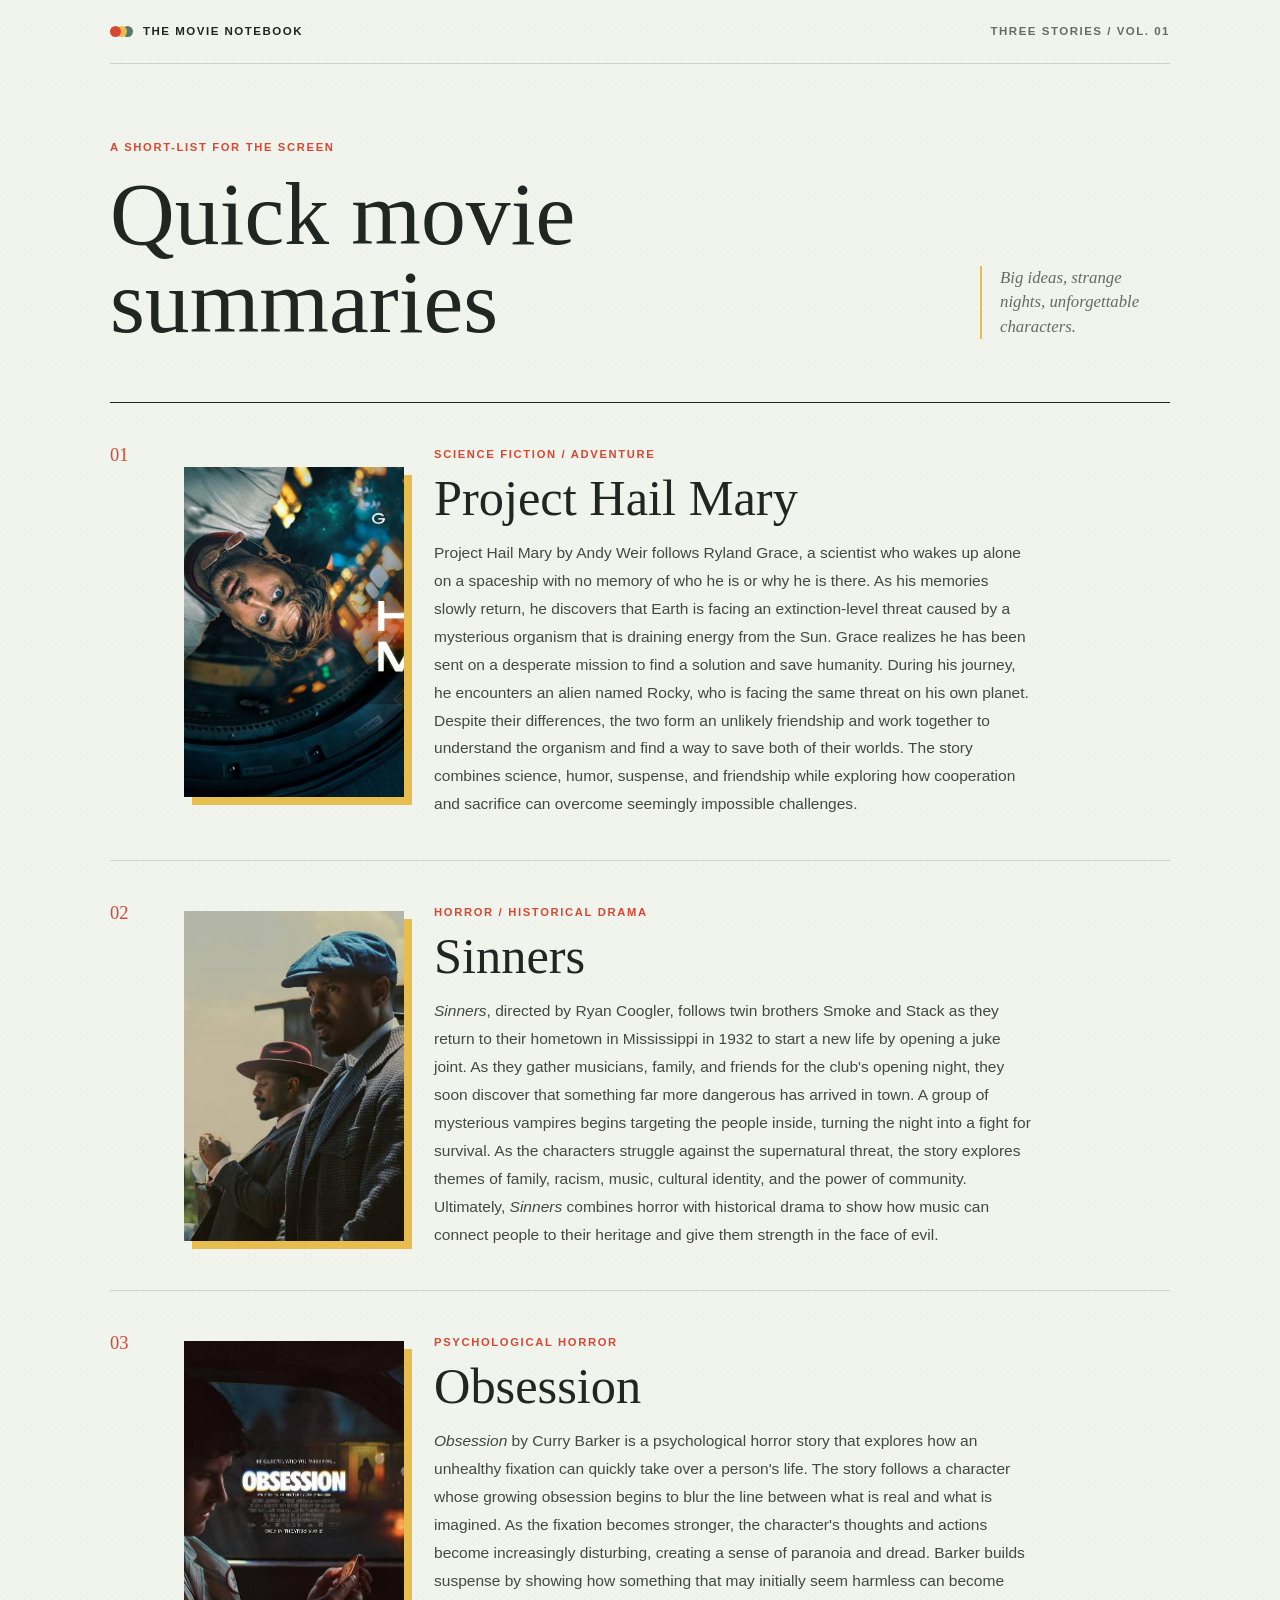
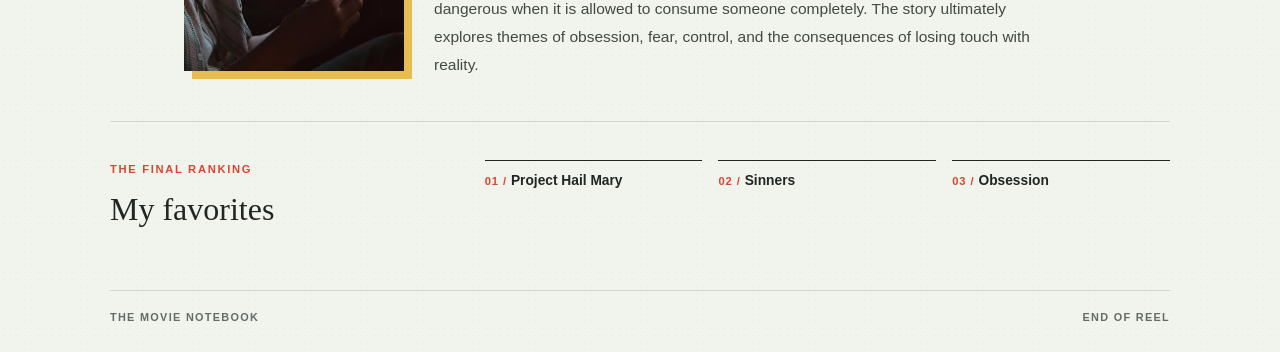
==== index.html @ 7d11f4c9 "Add index homepage" ====
<!DOCTYPE html>
<html lang="en">
<head>
    <meta charset="UTF-8">
    <meta name="viewport" content="width=device-width, initial-scale=1.0">
    <meta name="theme-color" content="#f1f3ed">
    <title>Quick Movie Summaries</title>
    <style>
        :root {
            color-scheme: light;
            --paper: #f1f3ed;
            --ink: #202622;
            --muted: #656c65;
            --line: #cfd5cc;
            --red: #d74732;
            --yellow: #e7bd50;
            --green: #567b68;
            --serif: Georgia, "Times New Roman", serif;
            --sans: "Avenir Next", Avenir, "Trebuchet MS", sans-serif;
        }

        * {
            box-sizing: border-box;
        }

        html {
            scroll-behavior: smooth;
        }

        body {
            margin: 0;
            background-color: var(--paper);
            background-image: radial-gradient(#26332c0d 0.7px, transparent 0.7px);
            background-size: 7px 7px;
            color: var(--ink);
            font-family: var(--sans);
            line-height: 1.65;
        }

        a {
            color: inherit;
        }

        a:focus-visible {
            outline: 3px solid var(--red);
            outline-offset: 4px;
        }

        .page-shell {
            width: min(1060px, calc(100% - 48px));
            margin: 0 auto;
        }

        .masthead {
            display: flex;
            align-items: center;
            justify-content: space-between;
            padding: 22px 0;
            border-bottom: 1px solid var(--line);
            color: var(--muted);
            font-size: 0.72rem;
            font-weight: 700;
            letter-spacing: 0.13em;
            text-transform: uppercase;
        }

        .masthead-mark {
            display: inline-flex;
            align-items: center;
            gap: 10px;
            color: var(--ink);
        }

        .mark-dot {
            width: 11px;
            height: 11px;
            border-radius: 50%;
            background: var(--red);
            box-shadow: 6px 0 0 var(--yellow), 12px 0 0 var(--green);
            margin-right: 12px;
        }

        .intro {
            position: relative;
            display: grid;
            grid-template-columns: 1fr auto;
            align-items: end;
            gap: 30px;
            padding: 74px 0 56px;
            animation: arrive 650ms ease-out both;
        }

        .eyebrow,
        .film-kicker,
        .favorites-label {
            margin: 0;
            color: var(--red);
            font-size: 0.7rem;
            font-weight: 800;
            letter-spacing: 0.15em;
            text-transform: uppercase;
        }

        h1 {
            max-width: 700px;
            margin: 14px 0 0;
            font-family: var(--serif);
            font-size: clamp(3.5rem, 7vw, 6.6rem);
            font-weight: 400;
            letter-spacing: 0;
            line-height: 0.98;
        }

        .intro-note {
            max-width: 190px;
            margin: 0 0 7px;
            padding-left: 18px;
            border-left: 2px solid var(--yellow);
            color: var(--muted);
            font-family: var(--serif);
            font-size: 1.05rem;
            font-style: italic;
            line-height: 1.45;
        }

        .film-list {
            border-top: 1px solid var(--ink);
        }

        .film {
            display: grid;
            grid-template-columns: 44px minmax(150px, 220px) minmax(0, 1fr);
            gap: 30px;
            align-items: center;
            padding: 34px 0;
            border-bottom: 1px solid var(--line);
            animation: arrive 650ms ease-out both;
        }

        .film:nth-child(2) {
            animation-delay: 100ms;
        }

        .film:nth-child(3) {
            animation-delay: 200ms;
        }

        .film-number {
            align-self: start;
            padding-top: 3px;
            color: var(--red);
            font-family: var(--serif);
            font-size: 1.15rem;
        }

        .poster-frame {
            margin: 0;
            overflow: hidden;
            background: #d9ded6;
            box-shadow: 8px 8px 0 var(--yellow);
            aspect-ratio: 2 / 3;
        }

        .poster-frame img {
            display: block;
            width: 100%;
            height: 100%;
            object-fit: cover;
            transition: transform 350ms ease;
        }

        .poster-frame:hover img {
            transform: scale(1.035);
        }

        .film-copy {
            max-width: 600px;
            padding: 8px 0;
        }

        .film h2 {
            margin: 7px 0 14px;
            font-family: var(--serif);
            font-size: clamp(2rem, 4vw, 3.15rem);
            font-weight: 400;
            letter-spacing: 0;
            line-height: 1.08;
        }

        .film p:not(.film-kicker) {
            margin: 0;
            color: #424a43;
            font-size: 0.97rem;
            line-height: 1.8;
        }

        .favorites {
            display: grid;
            grid-template-columns: 1fr 2fr;
            gap: 32px;
            align-items: start;
            padding: 38px 0 54px;
        }

        .favorites h2 {
            margin: 5px 0 0;
            font-family: var(--serif);
            font-size: 2rem;
            font-weight: 400;
        }

        .favorites ol {
            display: grid;
            grid-template-columns: repeat(3, minmax(0, 1fr));
            gap: 16px;
            margin: 0;
            padding: 0;
            list-style: none;
            counter-reset: favorites;
        }

        .favorites li {
            counter-increment: favorites;
            border-top: 1px solid var(--ink);
        }

        .favorites a {
            display: block;
            padding-top: 9px;
            font-size: 0.86rem;
            font-weight: 700;
            text-decoration-color: transparent;
            text-underline-offset: 4px;
            transition: color 150ms ease, text-decoration-color 150ms ease;
        }

        .favorites a::before {
            content: "0" counter(favorites) " / ";
            color: var(--red);
            font-size: 0.7rem;
            letter-spacing: 0.08em;
        }

        .favorites a:hover {
            color: var(--red);
            text-decoration-color: currentColor;
        }

        footer {
            display: flex;
            justify-content: space-between;
            padding: 18px 0 25px;
            border-top: 1px solid var(--line);
            color: var(--muted);
            font-size: 0.68rem;
            font-weight: 700;
            letter-spacing: 0.12em;
            text-transform: uppercase;
        }

        @keyframes arrive {
            from {
                opacity: 0;
                transform: translateY(12px);
            }
            to {
                opacity: 1;
                transform: translateY(0);
            }
        }

        @media (max-width: 700px) {
            .page-shell {
                width: min(100% - 34px, 560px);
            }

            .intro {
                grid-template-columns: 1fr;
                gap: 20px;
                padding: 54px 0 38px;
            }

            h1 {
                max-width: 550px;
                font-size: clamp(3.4rem, 16vw, 5rem);
            }

            .intro-note {
                max-width: 260px;
            }

            .film {
                grid-template-columns: 28px minmax(105px, 34%) minmax(0, 1fr);
                gap: 15px;
                align-items: start;
                padding: 26px 0;
            }

            .poster-frame {
                box-shadow: 5px 5px 0 var(--yellow);
            }

            .film-copy {
                padding: 0;
            }

            .film h2 {
                margin: 5px 0 9px;
                font-size: clamp(1.45rem, 6vw, 2.1rem);
            }

            .film p:not(.film-kicker) {
                font-size: 0.86rem;
                line-height: 1.65;
            }

            .favorites {
                grid-template-columns: 1fr;
                gap: 20px;
                padding: 32px 0 40px;
            }

            .favorites ol {
                gap: 10px;
            }

            .favorites a {
                font-size: 0.76rem;
            }
        }

        @media (max-width: 430px) {
            .film {
                grid-template-columns: 22px minmax(82px, 30%) minmax(0, 1fr);
                gap: 12px;
            }

            .film-number {
                font-size: 0.95rem;
            }

            .film-kicker {
                font-size: 0.58rem;
                letter-spacing: 0.1em;
            }

            .film h2 {
                font-size: 1.45rem;
            }

            .film p:not(.film-kicker) {
                font-size: 0.8rem;
            }

            .favorites ol {
                grid-template-columns: 1fr;
            }

            footer {
                gap: 12px;
                font-size: 0.58rem;
            }
        }

        @media (prefers-reduced-motion: reduce) {
            *,
            *::before,
            *::after {
                scroll-behavior: auto !important;
                animation-duration: 0.01ms !important;
                transition-duration: 0.01ms !important;
            }
        }
    </style>
</head>
<body>
    <div class="page-shell">
        <header class="masthead">
            <span class="masthead-mark"><span class="mark-dot" aria-hidden="true"></span> The movie notebook</span>
            <span>Three stories / Vol. 01</span>
        </header>

        <main>
            <section class="intro" aria-labelledby="page-title">
                <div>
                    <p class="eyebrow">A short-list for the screen</p>
                    <h1 id="page-title">Quick movie<br>summaries</h1>
                </div>
                <p class="intro-note">Big ideas, strange nights, unforgettable characters.</p>
            </section>

            <section class="film-list" aria-label="Movie summaries">
                <article class="film" id="project-hail-mary">
                    <span class="film-number" aria-hidden="true">01</span>
                    <figure class="poster-frame">
                        <img src="project%20hail%20mary.jpeg" alt="Project Hail Mary movie poster" loading="lazy">
                    </figure>
                    <div class="film-copy">
                        <p class="film-kicker">Science fiction / adventure</p>
                        <h2>Project Hail Mary</h2>
                        <p>Project Hail Mary by Andy Weir follows Ryland Grace, a scientist who wakes up alone on a spaceship with no memory of who he is or why he is there. As his memories slowly return, he discovers that Earth is facing an extinction-level threat caused by a mysterious organism that is draining energy from the Sun. Grace realizes he has been sent on a desperate mission to find a solution and save humanity. During his journey, he encounters an alien named Rocky, who is facing the same threat on his own planet. Despite their differences, the two form an unlikely friendship and work together to understand the organism and find a way to save both of their worlds. The story combines science, humor, suspense, and friendship while exploring how cooperation and sacrifice can overcome seemingly impossible challenges.</p>
                    </div>
                </article>

                <article class="film" id="sinners">
                    <span class="film-number" aria-hidden="true">02</span>
                    <figure class="poster-frame">
                        <img src="sinners.jpeg" alt="Sinners movie poster" loading="lazy">
                    </figure>
                    <div class="film-copy">
                        <p class="film-kicker">Horror / historical drama</p>
                        <h2>Sinners</h2>
                        <p><em>Sinners</em>, directed by Ryan Coogler, follows twin brothers Smoke and Stack as they return to their hometown in Mississippi in 1932 to start a new life by opening a juke joint. As they gather musicians, family, and friends for the club's opening night, they soon discover that something far more dangerous has arrived in town. A group of mysterious vampires begins targeting the people inside, turning the night into a fight for survival. As the characters struggle against the supernatural threat, the story explores themes of family, racism, music, cultural identity, and the power of community. Ultimately, <em>Sinners</em> combines horror with historical drama to show how music can connect people to their heritage and give them strength in the face of evil.</p>
                    </div>
                </article>

                <article class="film" id="obsession">
                    <span class="film-number" aria-hidden="true">03</span>
                    <figure class="poster-frame">
                        <img src="obsession.jpeg" alt="Obsession movie poster" loading="lazy">
                    </figure>
                    <div class="film-copy">
                        <p class="film-kicker">Psychological horror</p>
                        <h2>Obsession</h2>
                        <p><em>Obsession</em> by Curry Barker is a psychological horror story that explores how an unhealthy fixation can quickly take over a person's life. The story follows a character whose growing obsession begins to blur the line between what is real and what is imagined. As the fixation becomes stronger, the character's thoughts and actions become increasingly disturbing, creating a sense of paranoia and dread. Barker builds suspense by showing how something that may initially seem harmless can become dangerous when it is allowed to consume someone completely. The story ultimately explores themes of obsession, fear, control, and the consequences of losing touch with reality.</p>
                    </div>
                </article>
            </section>

            <section class="favorites" aria-labelledby="favorites-title">
                <div>
                    <p class="favorites-label">The final ranking</p>
                    <h2 id="favorites-title">My favorites</h2>
                </div>
                <ol>
                    <li><a href="https://en.wikipedia.org/wiki/Project_Hail_Mary_(film)" target="_blank" rel="noopener noreferrer">Project Hail Mary</a></li>
                    <li><a href="https://en.wikipedia.org/wiki/Sinners_(film)" target="_blank" rel="noopener noreferrer">Sinners</a></li>
                    <li><a href="https://en.wikipedia.org/wiki/Obsession_(2023_film)" target="_blank" rel="noopener noreferrer">Obsession</a></li>
                </ol>
            </section>
        </main>

        <footer>
            <span>The movie notebook</span>
            <span>End of reel</span>
        </footer>
    </div>
</body>
</html>
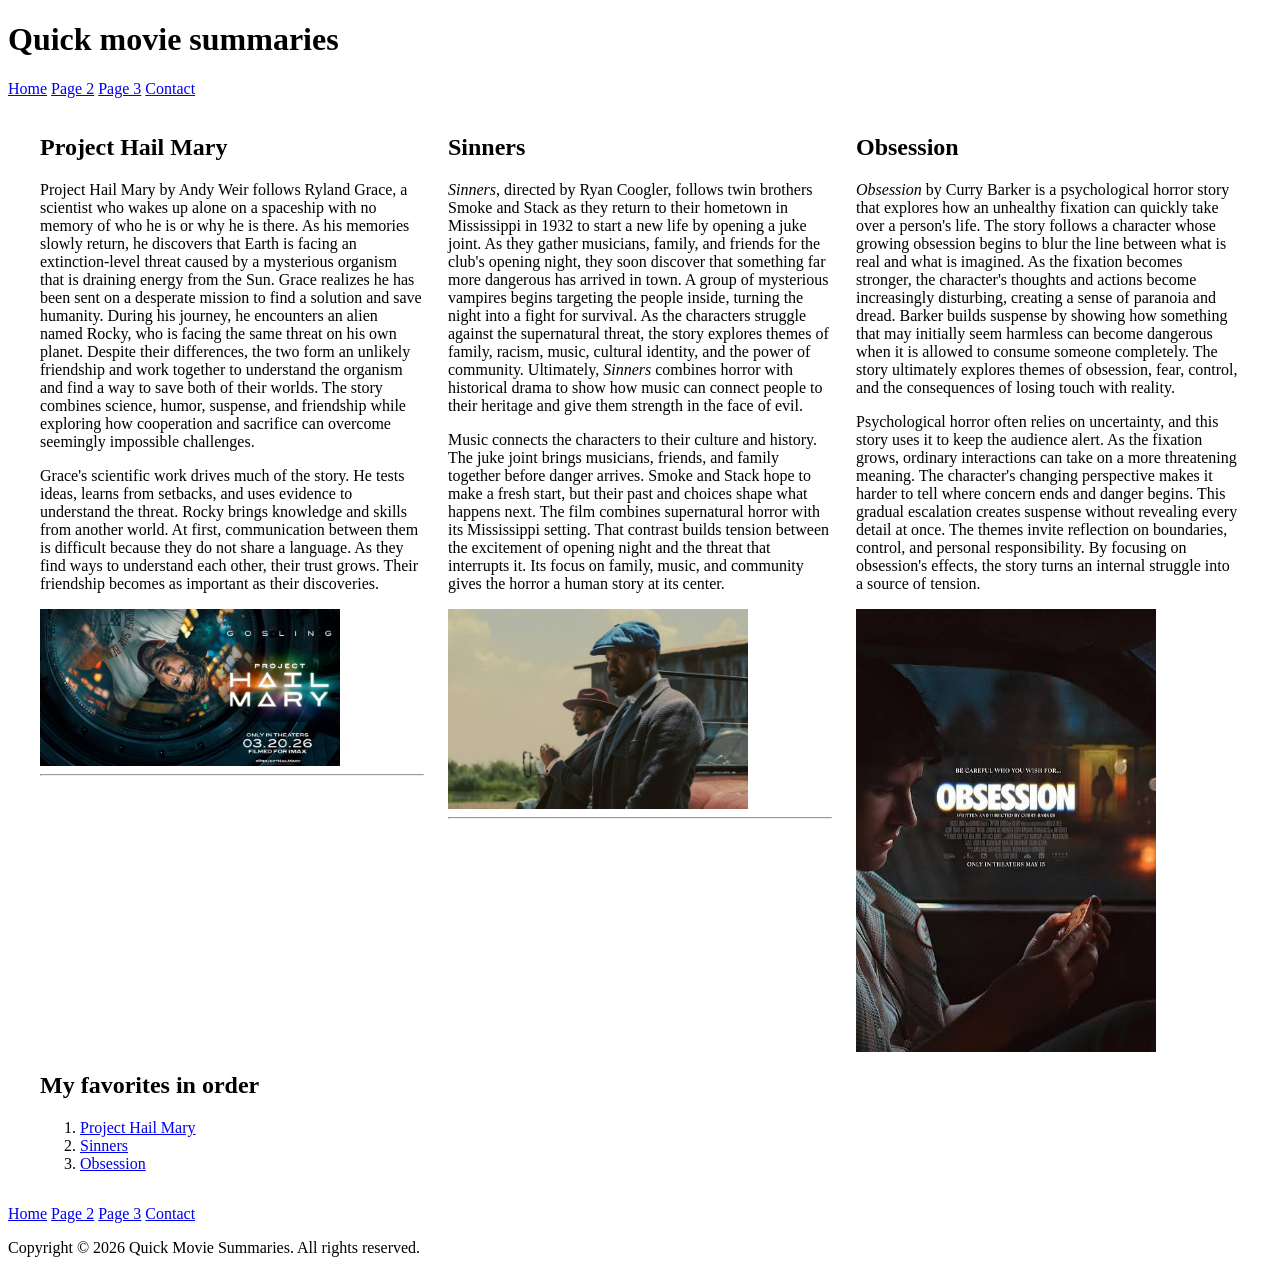
==== commit ac9589a0: "Update movie summary website pages" ====
--- a/index.html
+++ b/index.html
@@ -3,447 +3,105 @@
 <head>
     <meta charset="UTF-8">
     <meta name="viewport" content="width=device-width, initial-scale=1.0">
-    <meta name="theme-color" content="#f1f3ed">
     <title>Quick Movie Summaries</title>
     <style>
-        :root {
-            color-scheme: light;
-            --paper: #f1f3ed;
-            --ink: #202622;
-            --muted: #656c65;
-            --line: #cfd5cc;
-            --red: #d74732;
-            --yellow: #e7bd50;
-            --green: #567b68;
-            --serif: Georgia, "Times New Roman", serif;
-            --sans: "Avenir Next", Avenir, "Trebuchet MS", sans-serif;
+        main {
+            max-width: 1200px;
+            margin: 0 auto;
+            padding: 16px;
         }
 
-        * {
-            box-sizing: border-box;
+        .movie-summaries {
+            display: grid;
+            grid-template-columns: repeat(3, minmax(0, 1fr));
+            gap: 24px;
+            align-items: start;
         }
 
-        html {
-            scroll-behavior: smooth;
+        .movie-summaries article {
+            min-width: 0;
         }
 
-        body {
-            margin: 0;
-            background-color: var(--paper);
-            background-image: radial-gradient(#26332c0d 0.7px, transparent 0.7px);
-            background-size: 7px 7px;
-            color: var(--ink);
-            font-family: var(--sans);
-            line-height: 1.65;
+        .movie-summaries img {
+            display: block;
+            width: 100%;
+            max-width: 300px;
+            height: auto;
         }
 
-        a {
-            color: inherit;
+        img {
+            max-width: 100%;
+            height: auto;
         }
 
-        a:focus-visible {
-            outline: 3px solid var(--red);
-            outline-offset: 4px;
-        }
-
-        .page-shell {
-            width: min(1060px, calc(100% - 48px));
-            margin: 0 auto;
-        }
-
-        .masthead {
-            display: flex;
-            align-items: center;
-            justify-content: space-between;
-            padding: 22px 0;
-            border-bottom: 1px solid var(--line);
-            color: var(--muted);
-            font-size: 0.72rem;
-            font-weight: 700;
-            letter-spacing: 0.13em;
-            text-transform: uppercase;
-        }
-
-        .masthead-mark {
-            display: inline-flex;
-            align-items: center;
-            gap: 10px;
-            color: var(--ink);
-        }
-
-        .mark-dot {
-            width: 11px;
-            height: 11px;
-            border-radius: 50%;
-            background: var(--red);
-            box-shadow: 6px 0 0 var(--yellow), 12px 0 0 var(--green);
-            margin-right: 12px;
-        }
-
-        .intro {
-            position: relative;
-            display: grid;
-            grid-template-columns: 1fr auto;
-            align-items: end;
-            gap: 30px;
-            padding: 74px 0 56px;
-            animation: arrive 650ms ease-out both;
-        }
-
-        .eyebrow,
-        .film-kicker,
-        .favorites-label {
-            margin: 0;
-            color: var(--red);
-            font-size: 0.7rem;
-            font-weight: 800;
-            letter-spacing: 0.15em;
-            text-transform: uppercase;
-        }
-
-        h1 {
-            max-width: 700px;
-            margin: 14px 0 0;
-            font-family: var(--serif);
-            font-size: clamp(3.5rem, 7vw, 6.6rem);
-            font-weight: 400;
-            letter-spacing: 0;
-            line-height: 0.98;
-        }
-
-        .intro-note {
-            max-width: 190px;
-            margin: 0 0 7px;
-            padding-left: 18px;
-            border-left: 2px solid var(--yellow);
-            color: var(--muted);
-            font-family: var(--serif);
-            font-size: 1.05rem;
-            font-style: italic;
-            line-height: 1.45;
-        }
-
-        .film-list {
-            border-top: 1px solid var(--ink);
-        }
-
-        .film {
-            display: grid;
-            grid-template-columns: 44px minmax(150px, 220px) minmax(0, 1fr);
-            gap: 30px;
-            align-items: center;
-            padding: 34px 0;
-            border-bottom: 1px solid var(--line);
-            animation: arrive 650ms ease-out both;
-        }
-
-        .film:nth-child(2) {
-            animation-delay: 100ms;
-        }
-
-        .film:nth-child(3) {
-            animation-delay: 200ms;
-        }
-
-        .film-number {
-            align-self: start;
-            padding-top: 3px;
-            color: var(--red);
-            font-family: var(--serif);
-            font-size: 1.15rem;
-        }
-
-        .poster-frame {
-            margin: 0;
-            overflow: hidden;
-            background: #d9ded6;
-            box-shadow: 8px 8px 0 var(--yellow);
-            aspect-ratio: 2 / 3;
-        }
-
-        .poster-frame img {
-            display: block;
-            width: 100%;
-            height: 100%;
-            object-fit: cover;
-            transition: transform 350ms ease;
-        }
-
-        .poster-frame:hover img {
-            transform: scale(1.035);
-        }
-
-        .film-copy {
-            max-width: 600px;
-            padding: 8px 0;
-        }
-
-        .film h2 {
-            margin: 7px 0 14px;
-            font-family: var(--serif);
-            font-size: clamp(2rem, 4vw, 3.15rem);
-            font-weight: 400;
-            letter-spacing: 0;
-            line-height: 1.08;
-        }
-
-        .film p:not(.film-kicker) {
-            margin: 0;
-            color: #424a43;
-            font-size: 0.97rem;
-            line-height: 1.8;
-        }
-
-        .favorites {
-            display: grid;
-            grid-template-columns: 1fr 2fr;
-            gap: 32px;
-            align-items: start;
-            padding: 38px 0 54px;
-        }
-
-        .favorites h2 {
-            margin: 5px 0 0;
-            font-family: var(--serif);
-            font-size: 2rem;
-            font-weight: 400;
-        }
-
-        .favorites ol {
-            display: grid;
-            grid-template-columns: repeat(3, minmax(0, 1fr));
-            gap: 16px;
-            margin: 0;
-            padding: 0;
-            list-style: none;
-            counter-reset: favorites;
-        }
-
-        .favorites li {
-            counter-increment: favorites;
-            border-top: 1px solid var(--ink);
-        }
-
-        .favorites a {
-            display: block;
-            padding-top: 9px;
-            font-size: 0.86rem;
-            font-weight: 700;
-            text-decoration-color: transparent;
-            text-underline-offset: 4px;
-            transition: color 150ms ease, text-decoration-color 150ms ease;
-        }
-
-        .favorites a::before {
-            content: "0" counter(favorites) " / ";
-            color: var(--red);
-            font-size: 0.7rem;
-            letter-spacing: 0.08em;
-        }
-
-        .favorites a:hover {
-            color: var(--red);
-            text-decoration-color: currentColor;
-        }
-
-        footer {
-            display: flex;
-            justify-content: space-between;
-            padding: 18px 0 25px;
-            border-top: 1px solid var(--line);
-            color: var(--muted);
-            font-size: 0.68rem;
-            font-weight: 700;
-            letter-spacing: 0.12em;
-            text-transform: uppercase;
-        }
-
-        @keyframes arrive {
-            from {
-                opacity: 0;
-                transform: translateY(12px);
-            }
-            to {
-                opacity: 1;
-                transform: translateY(0);
+        @media (max-width: 850px) {
+            .movie-summaries {
+                grid-template-columns: repeat(2, minmax(0, 1fr));
             }
         }
 
-        @media (max-width: 700px) {
-            .page-shell {
-                width: min(100% - 34px, 560px);
-            }
-
-            .intro {
-                grid-template-columns: 1fr;
-                gap: 20px;
-                padding: 54px 0 38px;
-            }
-
-            h1 {
-                max-width: 550px;
-                font-size: clamp(3.4rem, 16vw, 5rem);
-            }
-
-            .intro-note {
-                max-width: 260px;
-            }
-
-            .film {
-                grid-template-columns: 28px minmax(105px, 34%) minmax(0, 1fr);
-                gap: 15px;
-                align-items: start;
-                padding: 26px 0;
-            }
-
-            .poster-frame {
-                box-shadow: 5px 5px 0 var(--yellow);
-            }
-
-            .film-copy {
-                padding: 0;
-            }
-
-            .film h2 {
-                margin: 5px 0 9px;
-                font-size: clamp(1.45rem, 6vw, 2.1rem);
-            }
-
-            .film p:not(.film-kicker) {
-                font-size: 0.86rem;
-                line-height: 1.65;
-            }
-
-            .favorites {
-                grid-template-columns: 1fr;
-                gap: 20px;
-                padding: 32px 0 40px;
-            }
-
-            .favorites ol {
-                gap: 10px;
-            }
-
-            .favorites a {
-                font-size: 0.76rem;
-            }
-        }
-
-        @media (max-width: 430px) {
-            .film {
-                grid-template-columns: 22px minmax(82px, 30%) minmax(0, 1fr);
+        @media (max-width: 560px) {
+            .movie-summaries {
+                grid-template-columns: repeat(2, minmax(0, 1fr));
                 gap: 12px;
-            }
-
-            .film-number {
-                font-size: 0.95rem;
-            }
-
-            .film-kicker {
-                font-size: 0.58rem;
-                letter-spacing: 0.1em;
-            }
-
-            .film h2 {
-                font-size: 1.45rem;
-            }
-
-            .film p:not(.film-kicker) {
-                font-size: 0.8rem;
-            }
-
-            .favorites ol {
-                grid-template-columns: 1fr;
-            }
-
-            footer {
-                gap: 12px;
-                font-size: 0.58rem;
-            }
-        }
-
-        @media (prefers-reduced-motion: reduce) {
-            *,
-            *::before,
-            *::after {
-                scroll-behavior: auto !important;
-                animation-duration: 0.01ms !important;
-                transition-duration: 0.01ms !important;
             }
         }
     </style>
 </head>
 <body>
-    <div class="page-shell">
-        <header class="masthead">
-            <span class="masthead-mark"><span class="mark-dot" aria-hidden="true"></span> The movie notebook</span>
-            <span>Three stories / Vol. 01</span>
-        </header>
+    <div id="container">
+    <header>
+        <h1>Quick movie summaries</h1>
+    </header>
+    <nav aria-label="Main navigation">
+        <a href="index.html">Home</a>
+        <a href="index.page2.html">Page 2</a>
+        <a href="index.page3.html">Page 3</a>
+        <a href="index.contact-1.html">Contact</a>
+    </nav>
+    <main>
+        <section class="movie-summaries" aria-label="Movie summaries">
+        <article id="project-hail-mary">
+            <h2>Project Hail Mary</h2>
+            <p>Project Hail Mary by Andy Weir follows Ryland Grace, a scientist who wakes up alone on a spaceship with no memory of who he is or why he is there. As his memories slowly return, he discovers that Earth is facing an extinction-level threat caused by a mysterious organism that is draining energy from the Sun. Grace realizes he has been sent on a desperate mission to find a solution and save humanity. During his journey, he encounters an alien named Rocky, who is facing the same threat on his own planet. Despite their differences, the two form an unlikely friendship and work together to understand the organism and find a way to save both of their worlds. The story combines science, humor, suspense, and friendship while exploring how cooperation and sacrifice can overcome seemingly impossible challenges.</p>
+            <p>Grace's scientific work drives much of the story. He tests ideas, learns from setbacks, and uses evidence to understand the threat. Rocky brings knowledge and skills from another world. At first, communication between them is difficult because they do not share a language. As they find ways to understand each other, their trust grows. Their friendship becomes as important as their discoveries.</p>
+            <img src="project%20hail%20mary.jpeg" alt="Project Hail Mary movie poster" width="300" loading="lazy">
+            <hr>
+        </article>
 
-        <main>
-            <section class="intro" aria-labelledby="page-title">
-                <div>
-                    <p class="eyebrow">A short-list for the screen</p>
-                    <h1 id="page-title">Quick movie<br>summaries</h1>
-                </div>
-                <p class="intro-note">Big ideas, strange nights, unforgettable characters.</p>
-            </section>
+        <article id="sinners">
+            <h2>Sinners</h2>
+            <p><em>Sinners</em>, directed by Ryan Coogler, follows twin brothers Smoke and Stack as they return to their hometown in Mississippi in 1932 to start a new life by opening a juke joint. As they gather musicians, family, and friends for the club's opening night, they soon discover that something far more dangerous has arrived in town. A group of mysterious vampires begins targeting the people inside, turning the night into a fight for survival. As the characters struggle against the supernatural threat, the story explores themes of family, racism, music, cultural identity, and the power of community. Ultimately, <em>Sinners</em> combines horror with historical drama to show how music can connect people to their heritage and give them strength in the face of evil.</p>
+            <p>Music connects the characters to their culture and history. The juke joint brings musicians, friends, and family together before danger arrives. Smoke and Stack hope to make a fresh start, but their past and choices shape what happens next. The film combines supernatural horror with its Mississippi setting. That contrast builds tension between the excitement of opening night and the threat that interrupts it. Its focus on family, music, and community gives the horror a human story at its center.</p>
+            <img src="sinners.jpeg" alt="Sinners movie poster" width="300" loading="lazy">
+            <hr>
+        </article>
 
-            <section class="film-list" aria-label="Movie summaries">
-                <article class="film" id="project-hail-mary">
-                    <span class="film-number" aria-hidden="true">01</span>
-                    <figure class="poster-frame">
-                        <img src="project%20hail%20mary.jpeg" alt="Project Hail Mary movie poster" loading="lazy">
-                    </figure>
-                    <div class="film-copy">
-                        <p class="film-kicker">Science fiction / adventure</p>
-                        <h2>Project Hail Mary</h2>
-                        <p>Project Hail Mary by Andy Weir follows Ryland Grace, a scientist who wakes up alone on a spaceship with no memory of who he is or why he is there. As his memories slowly return, he discovers that Earth is facing an extinction-level threat caused by a mysterious organism that is draining energy from the Sun. Grace realizes he has been sent on a desperate mission to find a solution and save humanity. During his journey, he encounters an alien named Rocky, who is facing the same threat on his own planet. Despite their differences, the two form an unlikely friendship and work together to understand the organism and find a way to save both of their worlds. The story combines science, humor, suspense, and friendship while exploring how cooperation and sacrifice can overcome seemingly impossible challenges.</p>
-                    </div>
-                </article>
-
-                <article class="film" id="sinners">
-                    <span class="film-number" aria-hidden="true">02</span>
-                    <figure class="poster-frame">
-                        <img src="sinners.jpeg" alt="Sinners movie poster" loading="lazy">
-                    </figure>
-                    <div class="film-copy">
-                        <p class="film-kicker">Horror / historical drama</p>
-                        <h2>Sinners</h2>
-                        <p><em>Sinners</em>, directed by Ryan Coogler, follows twin brothers Smoke and Stack as they return to their hometown in Mississippi in 1932 to start a new life by opening a juke joint. As they gather musicians, family, and friends for the club's opening night, they soon discover that something far more dangerous has arrived in town. A group of mysterious vampires begins targeting the people inside, turning the night into a fight for survival. As the characters struggle against the supernatural threat, the story explores themes of family, racism, music, cultural identity, and the power of community. Ultimately, <em>Sinners</em> combines horror with historical drama to show how music can connect people to their heritage and give them strength in the face of evil.</p>
-                    </div>
-                </article>
-
-                <article class="film" id="obsession">
-                    <span class="film-number" aria-hidden="true">03</span>
-                    <figure class="poster-frame">
-                        <img src="obsession.jpeg" alt="Obsession movie poster" loading="lazy">
-                    </figure>
-                    <div class="film-copy">
-                        <p class="film-kicker">Psychological horror</p>
-                        <h2>Obsession</h2>
-                        <p><em>Obsession</em> by Curry Barker is a psychological horror story that explores how an unhealthy fixation can quickly take over a person's life. The story follows a character whose growing obsession begins to blur the line between what is real and what is imagined. As the fixation becomes stronger, the character's thoughts and actions become increasingly disturbing, creating a sense of paranoia and dread. Barker builds suspense by showing how something that may initially seem harmless can become dangerous when it is allowed to consume someone completely. The story ultimately explores themes of obsession, fear, control, and the consequences of losing touch with reality.</p>
-                    </div>
-                </article>
-            </section>
-
-            <section class="favorites" aria-labelledby="favorites-title">
-                <div>
-                    <p class="favorites-label">The final ranking</p>
-                    <h2 id="favorites-title">My favorites</h2>
-                </div>
-                <ol>
-                    <li><a href="https://en.wikipedia.org/wiki/Project_Hail_Mary_(film)" target="_blank" rel="noopener noreferrer">Project Hail Mary</a></li>
-                    <li><a href="https://en.wikipedia.org/wiki/Sinners_(film)" target="_blank" rel="noopener noreferrer">Sinners</a></li>
-                    <li><a href="https://en.wikipedia.org/wiki/Obsession_(2023_film)" target="_blank" rel="noopener noreferrer">Obsession</a></li>
-                </ol>
-            </section>
-        </main>
-
-        <footer>
-            <span>The movie notebook</span>
-            <span>End of reel</span>
-        </footer>
+        <article id="obsession">
+            <h2>Obsession</h2>
+            <p><em>Obsession</em> by Curry Barker is a psychological horror story that explores how an unhealthy fixation can quickly take over a person's life. The story follows a character whose growing obsession begins to blur the line between what is real and what is imagined. As the fixation becomes stronger, the character's thoughts and actions become increasingly disturbing, creating a sense of paranoia and dread. Barker builds suspense by showing how something that may initially seem harmless can become dangerous when it is allowed to consume someone completely. The story ultimately explores themes of obsession, fear, control, and the consequences of losing touch with reality.</p>
+            <p>Psychological horror often relies on uncertainty, and this story uses it to keep the audience alert. As the fixation grows, ordinary interactions can take on a more threatening meaning. The character's changing perspective makes it harder to tell where concern ends and danger begins. This gradual escalation creates suspense without revealing every detail at once. The themes invite reflection on boundaries, control, and personal responsibility. By focusing on obsession's effects, the story turns an internal struggle into a source of tension.</p>
+            <img src="obsession.jpeg" alt="Obsession movie poster" width="300" loading="lazy">
+        </article>
+        </section>
+        <aside aria-labelledby="favorites-title">
+            <h2 id="favorites-title">My favorites in order</h2>
+            <ol>
+                <li><a href="https://en.wikipedia.org/wiki/Project_Hail_Mary_(film)" target="_blank" rel="noopener noreferrer">Project Hail Mary</a></li>
+                <li><a href="https://en.wikipedia.org/wiki/Sinners_(film)" target="_blank" rel="noopener noreferrer">Sinners</a></li>
+                <li><a href="https://en.wikipedia.org/wiki/Obsession_(2023_film)" target="_blank" rel="noopener noreferrer">Obsession</a></li>
+            </ol>
+        </aside>
+    </main>
+    <nav aria-label="Footer navigation">
+        <a href="index.html">Home</a>
+        <a href="index.page2.html">Page 2</a>
+        <a href="index.page3.html">Page 3</a>
+        <a href="index.contact-1.html">Contact</a>
+    </nav>
+    <footer>
+        <p>Copyright &copy; 2026 Quick Movie Summaries. All rights reserved.</p>
+    </footer>
     </div>
 </body>
-</html>+</html>
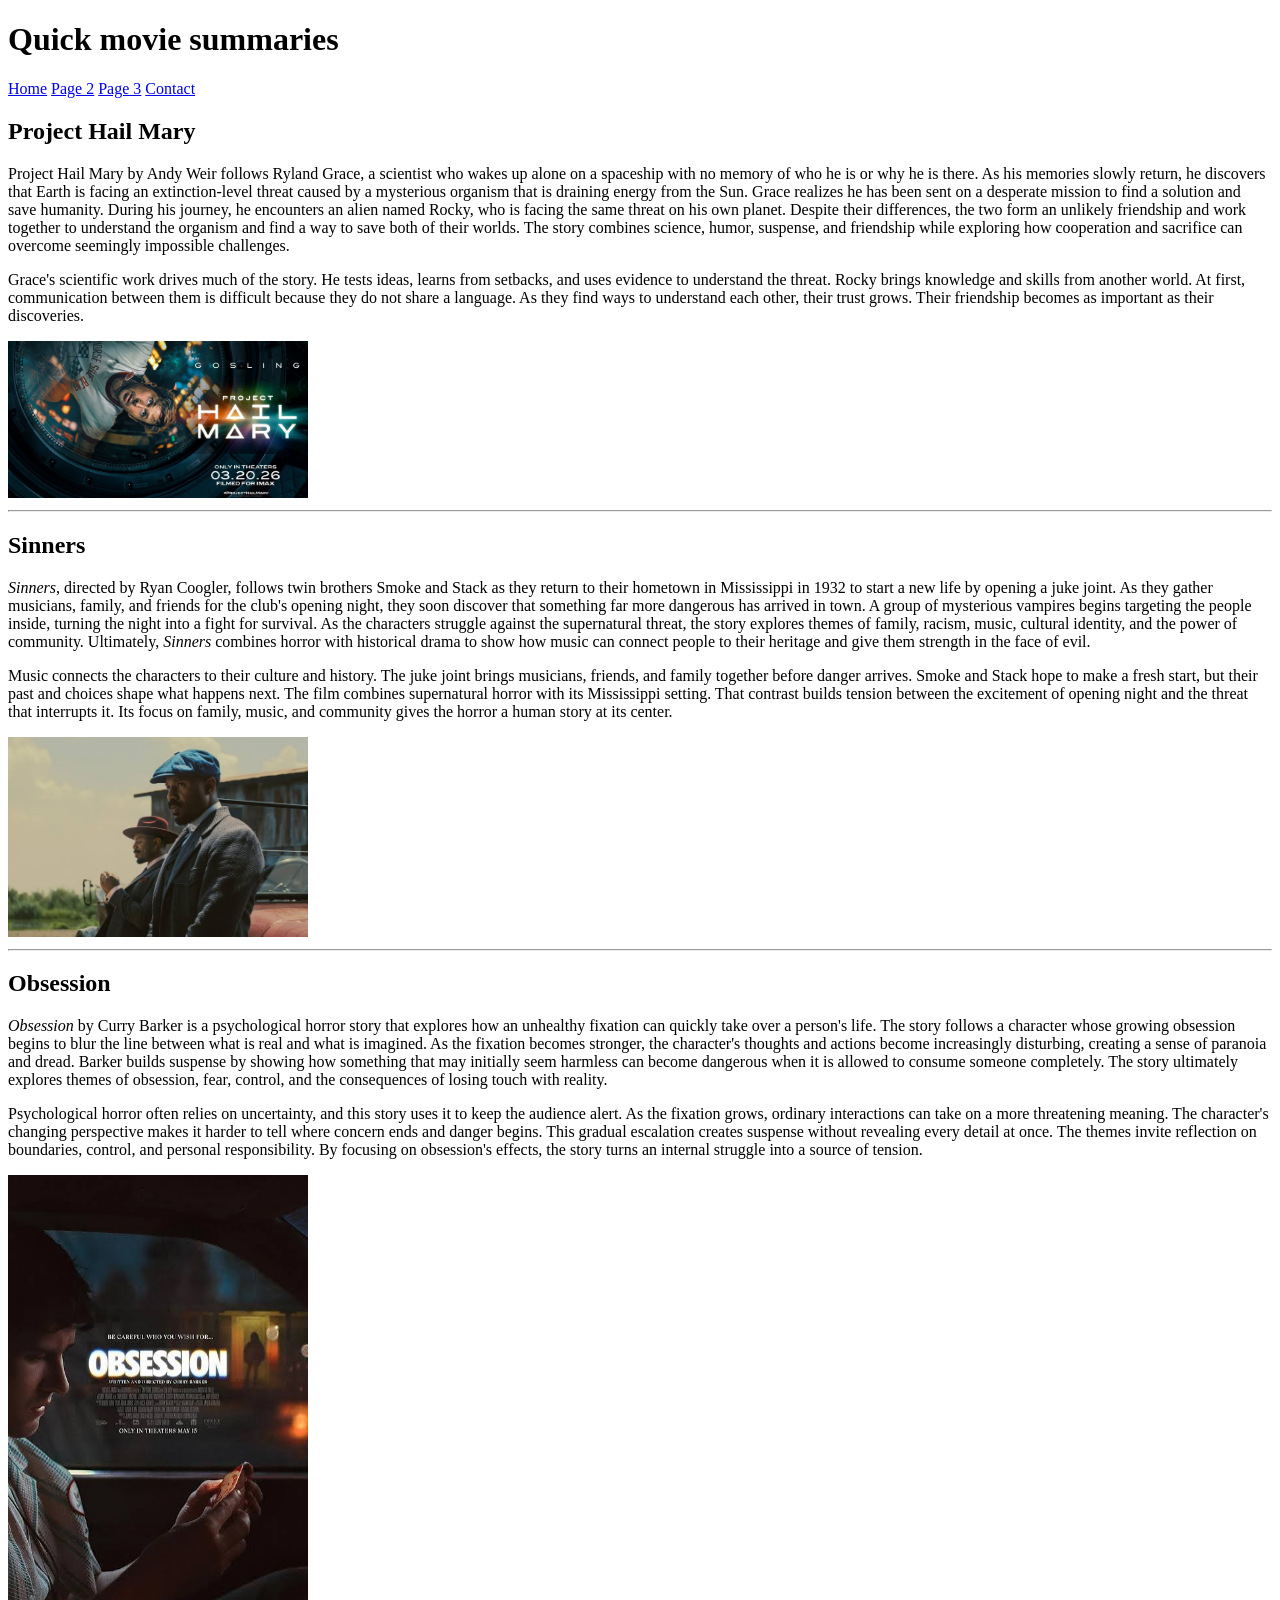
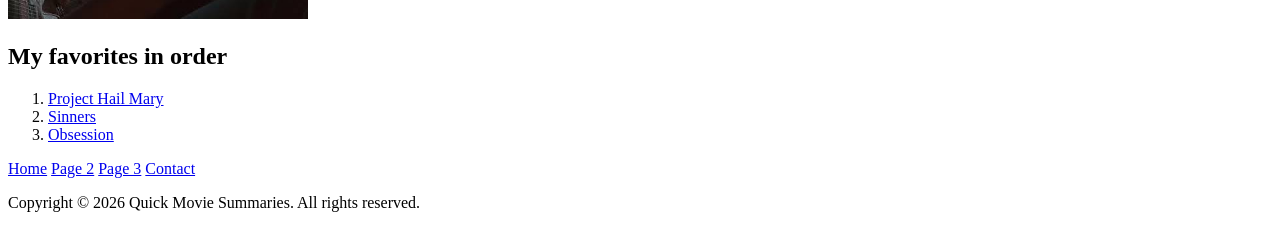
==== commit 8dea87dd: "Remove custom homepage styling" ====
--- a/index.html
+++ b/index.html
@@ -4,49 +4,6 @@
     <meta charset="UTF-8">
     <meta name="viewport" content="width=device-width, initial-scale=1.0">
     <title>Quick Movie Summaries</title>
-    <style>
-        main {
-            max-width: 1200px;
-            margin: 0 auto;
-            padding: 16px;
-        }
-
-        .movie-summaries {
-            display: grid;
-            grid-template-columns: repeat(3, minmax(0, 1fr));
-            gap: 24px;
-            align-items: start;
-        }
-
-        .movie-summaries article {
-            min-width: 0;
-        }
-
-        .movie-summaries img {
-            display: block;
-            width: 100%;
-            max-width: 300px;
-            height: auto;
-        }
-
-        img {
-            max-width: 100%;
-            height: auto;
-        }
-
-        @media (max-width: 850px) {
-            .movie-summaries {
-                grid-template-columns: repeat(2, minmax(0, 1fr));
-            }
-        }
-
-        @media (max-width: 560px) {
-            .movie-summaries {
-                grid-template-columns: repeat(2, minmax(0, 1fr));
-                gap: 12px;
-            }
-        }
-    </style>
 </head>
 <body>
     <div id="container">
